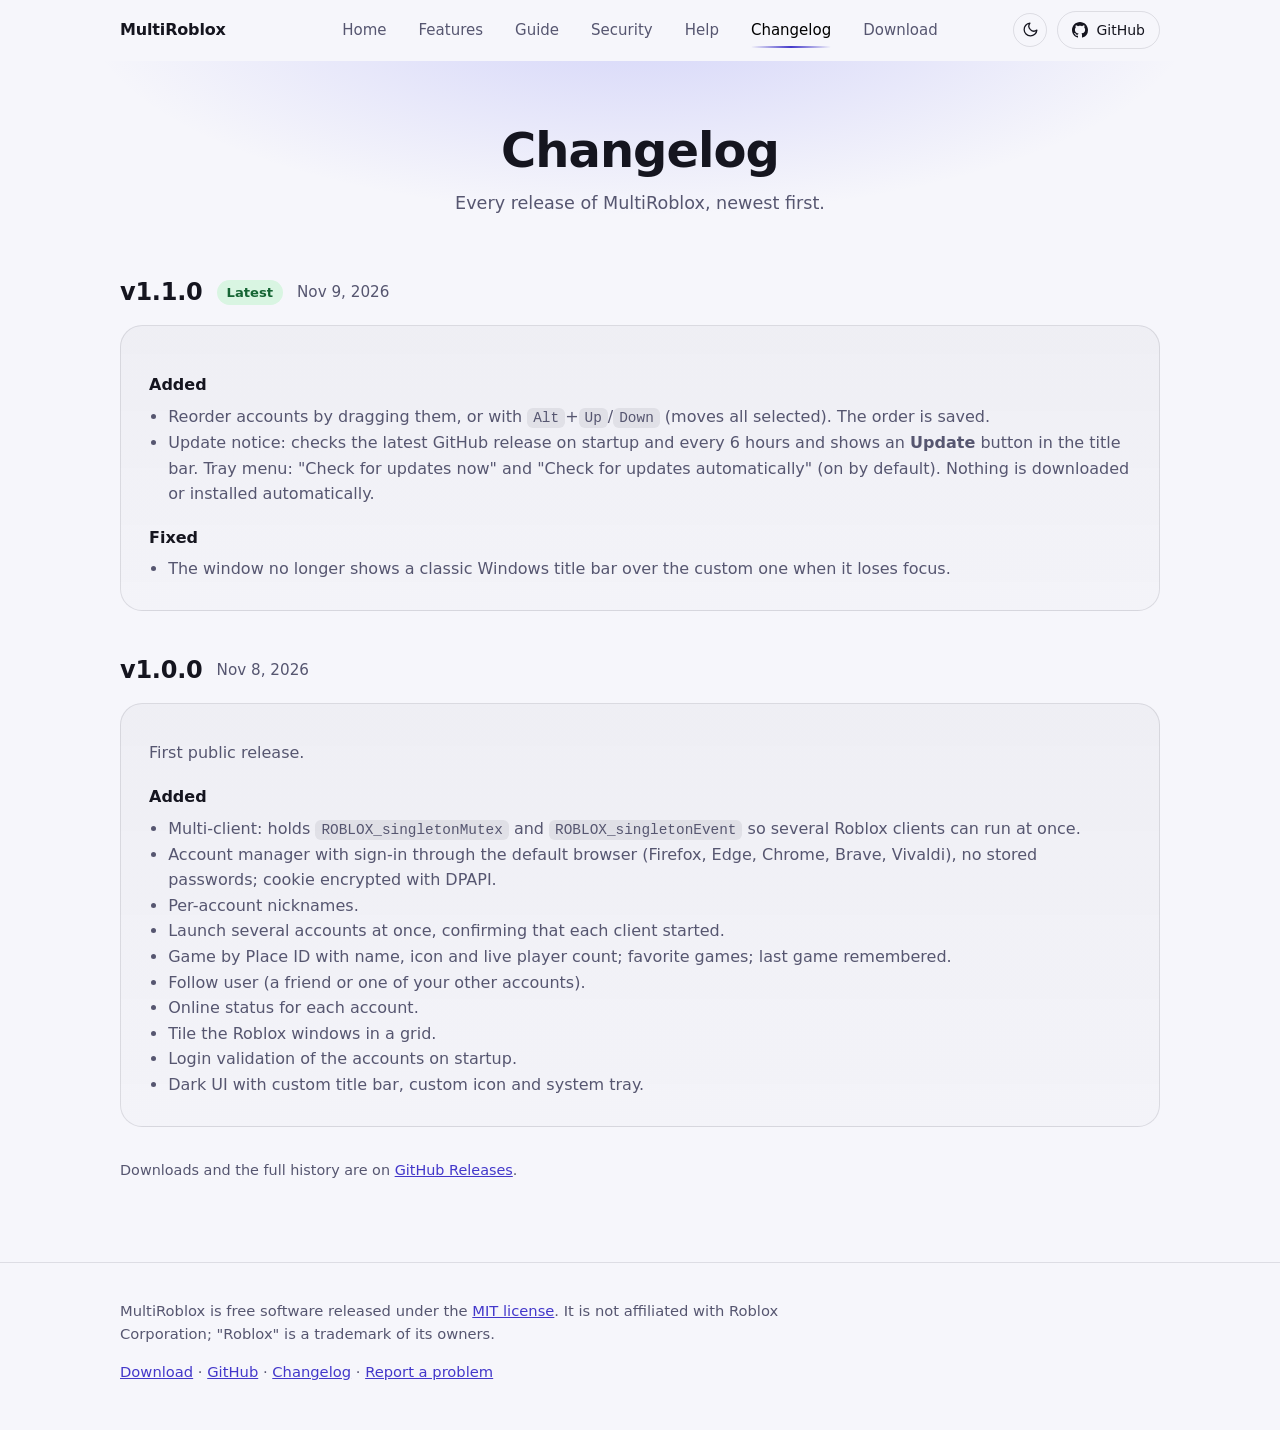
==== docs/changelog.html @ 62d74011 "Add multi-page website with light mode, changelog and 404 - Pages: Home, Features, Guide, Security, " ====
<!doctype html>
<html lang="en">
<head>
<meta charset="utf-8">
<meta name="viewport" content="width=device-width, initial-scale=1">
<title>Changelog - MultiRoblox</title>
<meta name="description" content="Every MultiRoblox release, newest first: what was added, changed and fixed.">
<meta name="theme-color" content="#0b0b10">
<link rel="icon" href="icon.png">
<link rel="canonical" href="https://blnkdev.github.io/MultiRoblox/changelog.html">
<meta property="og:title" content="Changelog">
<meta property="og:image" content="https://blnkdev.github.io/MultiRoblox/og.png">
<meta property="og:image:width" content="1200">
<meta property="og:image:height" content="630">
<meta property="og:image:alt" content="MultiRoblox: multi-client launcher and account manager for Roblox">
<meta name="twitter:card" content="summary_large_image">
<meta name="twitter:image" content="https://blnkdev.github.io/MultiRoblox/og.png">
<link rel="stylesheet" href="style.css">
<script>(function(){var d=document.documentElement;d.classList.add('js');var t=null;try{t=localStorage.getItem('theme')}catch(e){}if(t!=='light'&&t!=='dark')t=window.matchMedia&&matchMedia('(prefers-color-scheme: light)').matches?'light':'dark';d.dataset.theme=t})()</script>
</head>

<body>
<header class="site-nav">
  <div class="nav-in">
    <a class="wordmark" href="index.html">MultiRoblox</a>
    <nav id="navlinks" class="links" aria-label="Main">
      <a href="index.html">Home</a>
      <a href="features.html">Features</a>
      <a href="guide.html">Guide</a>
      <a href="security.html">Security</a>
      <a href="help.html">Help</a>
      <a href="changelog.html" aria-current="page">Changelog</a>
      <a href="download.html">Download</a>
    </nav>
    <div class="nav-right">
      <button class="theme-btn" type="button" aria-label="Switch between light and dark theme" title="Switch theme"><svg class="sun" viewBox="0 0 24 24" aria-hidden="true"><circle cx="12" cy="12" r="4"/><path d="M12 2v2M12 20v2M4.93 4.93l1.41 1.41M17.66 17.66l1.41 1.41M2 12h2M20 12h2M4.93 19.07l1.41-1.41M17.66 6.34l1.41-1.41"/></svg><svg class="moon" viewBox="0 0 24 24" aria-hidden="true"><path d="M21 12.8A9 9 0 1 1 11.2 3a7 7 0 0 0 9.8 9.8Z"/></svg></button>
      <a class="gh" href="https://github.com/blnkDev/MultiRoblox"><svg viewBox="0 0 16 16" aria-hidden="true"><path d="M8 0C3.58 0 0 3.58 0 8c0 3.54 2.29 6.53 5.47 7.59.4.07.55-.17.55-.38 0-.19-.01-.82-.01-1.49-2.01.37-2.53-.49-2.69-.94-.09-.23-.48-.94-.82-1.13-.28-.15-.68-.52-.01-.53.63-.01 1.08.58 1.23.82.72 1.21 1.87.87 2.33.66.07-.52.28-.87.51-1.07-1.78-.2-3.64-.89-3.64-3.95 0-.87.31-1.59.82-2.15-.08-.2-.36-1.02.08-2.12 0 0 .67-.21 2.2.82.64-.18 1.32-.27 2-.27.68 0 1.36.09 2 .27 1.53-1.04 2.2-.82 2.2-.82.44 1.1.16 1.92.08 2.12.51.56.82 1.27.82 2.15 0 3.07-1.87 3.75-3.65 3.95.29.25.54.73.54 1.48 0 1.07-.01 1.93-.01 2.2 0 .21.15.46.55.38A8.013 8.013 0 0016 8c0-4.42-3.58-8-8-8z"/></svg><span class="gh-t">GitHub</span></a>
      <button class="menu-btn" type="button" aria-expanded="false" aria-controls="navlinks">Menu</button>
    </div>
  </div>
</header>

<main>
  <div class="page-head">
    <div class="wrap">
      <h1>Changelog</h1>
      <p>Every release of MultiRoblox, newest first.</p>
    </div>
  </div>

  <div class="page-body">
    <div class="wrap">
      <div data-releases>
    <div class="release">
      <div class="release-head"><h2>v1.1.0</h2><span class="chip on">Latest</span><span class="release-date">Nov 9, 2026</span></div>
      <div class="panel notes">
        <h4>Added</h4>
        <ul>
          <li>Reorder accounts by dragging them, or with <code>Alt</code>+<code>Up</code>/<code>Down</code> (moves all selected). The order is saved.</li>
          <li>Update notice: checks the latest GitHub release on startup and every 6 hours and shows an <strong>Update</strong> button in the title bar. Tray menu: "Check for updates now" and "Check for updates automatically" (on by default). Nothing is downloaded or installed automatically.</li>
        </ul>
        <h4>Fixed</h4>
        <ul>
          <li>The window no longer shows a classic Windows title bar over the custom one when it loses focus.</li>
        </ul>
      </div>
    </div>
    <div class="release">
      <div class="release-head"><h2>v1.0.0</h2><span class="release-date">Nov 8, 2026</span></div>
      <div class="panel notes">
        <p>First public release.</p>
        <h4>Added</h4>
        <ul>
          <li>Multi-client: holds <code>ROBLOX_singletonMutex</code> and <code>ROBLOX_singletonEvent</code> so several Roblox clients can run at once.</li>
          <li>Account manager with sign-in through the default browser (Firefox, Edge, Chrome, Brave, Vivaldi), no stored passwords; cookie encrypted with DPAPI.</li>
          <li>Per-account nicknames.</li>
          <li>Launch several accounts at once, confirming that each client started.</li>
          <li>Game by Place ID with name, icon and live player count; favorite games; last game remembered.</li>
          <li>Follow user (a friend or one of your other accounts).</li>
          <li>Online status for each account.</li>
          <li>Tile the Roblox windows in a grid.</li>
          <li>Login validation of the accounts on startup.</li>
          <li>Dark UI with custom title bar, custom icon and system tray.</li>
        </ul>
      </div>
    </div>
      </div>
      <p class="fine" style="margin-top:32px">Downloads and the full history are on <a href="https://github.com/blnkDev/MultiRoblox/releases">GitHub Releases</a>.</p>
    </div>
  </div>
</main>

<footer>
  <div class="wrap">
    <p>MultiRoblox is free software released under the <a href="https://github.com/blnkDev/MultiRoblox/blob/main/LICENSE">MIT license</a>. It is not affiliated with Roblox Corporation; "Roblox" is a trademark of its owners.</p>
    <p><a href="download.html">Download</a> &middot; <a href="https://github.com/blnkDev/MultiRoblox">GitHub</a> &middot; <a href="changelog.html">Changelog</a> &middot; <a href="https://github.com/blnkDev/MultiRoblox/issues">Report a problem</a></p>
  </div>
</footer>
<script src="site.js" defer></script>
</body>
</html>
---- docs/style.css ----
:root {
  --bg: #0b0b10;
  --bg2: #101017;
  --card: #15151d;
  --line: rgba(255, 255, 255, .08);
  --text: #ececf4;
  --muted: #a0a0b8;
  --accent: #6366f1;
  --accent2: #a5b4fc;
  --btn: #4f46e5;
  --btn-hover: #4338ca;
  --green: #50dc78;
  --warn: #f5a524;
  --strong: #fff;
  --ov: rgba(255, 255, 255, .06);
  --ov2: rgba(255, 255, 255, .07);
  --ov3: rgba(255, 255, 255, .08);
  --line-strong: rgba(255, 255, 255, .22);
  --nav-bg: rgba(11, 11, 16, .8);
  --nav-bg-solid: rgba(11, 11, 16, .97);
  --code-bg: #0e0e15;
  --code-fg: #dcdcf0;
  --shadow-img: rgba(0, 0, 0, .65);
  --glow: rgba(129, 140, 248, .35);
  --glow-nav: rgba(165, 180, 252, .7);
  --panel-a: rgba(255, 255, 255, .035);
  --panel-b: rgba(255, 255, 255, .01);
  --h1-a: #a5b4fc;
  --h1-b: #6366f1;
  --chip-on-bg: rgba(24, 70, 44, .85); --chip-on-fg: var(--green);
  --chip-wait-bg: rgba(80, 56, 20, .85); --chip-wait-fg: #ffaa3c;
  --chip-bad-bg: rgba(120, 30, 30, .6); --chip-bad-fg: #ff8a8a;
  --chip-info-bg: rgba(60, 60, 150, .5); --chip-info-fg: var(--accent2);
  color-scheme: dark;
  --radius: 14px;
}
* { box-sizing: border-box; }
html { scroll-behavior: smooth; }
body {
  margin: 0;
  background: var(--bg);
  color: var(--text);
  font: 16px/1.6 "Segoe UI", system-ui, -apple-system, Roboto, Helvetica, Arial, sans-serif;
  -webkit-font-smoothing: antialiased;
}
a { color: var(--accent2); }
a:hover { color: var(--strong); }
:focus-visible { outline: 2px solid var(--accent2); outline-offset: 3px; border-radius: 6px; }
.wrap { max-width: 1080px; margin: 0 auto; padding: 0 20px; }

/* hero */
.hero {
  position: relative;
  padding: 72px 0 80px;
  background:
    radial-gradient(900px 420px at 15% -10%, rgba(99, 102, 241, .28), transparent 70%),
    radial-gradient(700px 380px at 95% 30%, rgba(129, 140, 248, .14), transparent 70%);
}
.hero .wrap { display: grid; grid-template-columns: 1.1fr .9fr; gap: 48px; align-items: center; }
.eyebrow { color: var(--accent2); font-weight: 600; font-size: 14px; letter-spacing: .08em; text-transform: uppercase; margin: 0 0 14px; }
h1 { font-size: clamp(2.2rem, 5vw, 3.6rem); line-height: 1.08; margin: 0 0 18px; font-weight: 800; letter-spacing: -.02em; }
h1 span { background: linear-gradient(90deg, var(--h1-a), var(--h1-b)); -webkit-background-clip: text; background-clip: text; color: transparent; }
.lead { font-size: 1.15rem; color: var(--muted); max-width: 34em; margin: 0 0 28px; }
.cta { display: flex; flex-wrap: wrap; gap: 12px; margin-bottom: 14px; }
.btn {
  display: inline-block; padding: 13px 24px; border-radius: 10px;
  font-weight: 700; font-size: 1rem; text-decoration: none;
  background: var(--btn); color: #fff; border: 1px solid rgba(255, 255, 255, .12);
  box-shadow: 0 8px 30px -8px rgba(99, 102, 241, .7);
  transition: background .15s, transform .15s;
}
.btn:hover { background: var(--btn-hover); color: #fff; transform: translateY(-1px); }
.btn.ghost { background: transparent; box-shadow: none; border-color: var(--line); color: var(--text); }
.btn.ghost:hover { background: var(--ov); }
.fine { color: var(--muted); font-size: .9rem; margin: 0; }
.shot { justify-self: center; position: relative; }
.shot::before {
  content: ""; position: absolute; inset: -30px; z-index: 0;
  background: radial-gradient(closest-side, rgba(99, 102, 241, .35), transparent);
}
.shot img {
  position: relative; z-index: 1; display: block;
  width: 100%; max-width: 440px; height: auto;
  filter: drop-shadow(0 30px 40px var(--shadow-img));   /* follows the rounded, transparent corners of site-shot.png */
}

/* sections */
section { padding: 72px 0; }
section.alt { background: var(--bg2); border-block: 1px solid var(--line); }
h2 { font-size: clamp(1.6rem, 3.2vw, 2.2rem); margin: 0 0 10px; letter-spacing: -.01em; }
.sub { color: var(--muted); margin: 0 0 36px; max-width: 40em; }
.grid { display: grid; gap: 16px; grid-template-columns: repeat(auto-fit, minmax(250px, 1fr)); }
.card { background: var(--card); border: 1px solid var(--line); border-radius: var(--radius); padding: 22px; }
.card h3 { margin: 12px 0 6px; font-size: 1.05rem; }
.card p { margin: 0; color: var(--muted); font-size: .95rem; }
.ico {
  width: 40px; height: 40px; border-radius: 10px;
  display: grid; place-items: center;
  background: rgba(99, 102, 241, .16); color: var(--accent2);
}
.ico svg { width: 22px; height: 22px; fill: none; stroke: currentColor; stroke-width: 1.8; stroke-linecap: round; stroke-linejoin: round; }
.steps { counter-reset: s; }
.steps .card { position: relative; padding-top: 30px; }
.steps .card::before {
  counter-increment: s; content: counter(s);
  position: absolute; top: -16px; left: 22px;
  width: 34px; height: 34px; border-radius: 50%;
  display: grid; place-items: center;
  background: var(--btn); color: #fff; font-weight: 800;
  box-shadow: 0 6px 18px -4px rgba(99, 102, 241, .8);
}
.steps { margin-top: 28px; }
.two { display: grid; gap: 16px; grid-template-columns: 1fr 1fr; }
.card ul { margin: 10px 0 0; padding-left: 1.1em; color: var(--muted); font-size: .95rem; }
.card li { margin: 6px 0; }
.card li strong { color: var(--text); }
code { background: var(--ov2); padding: 2px 6px; border-radius: 6px; font-size: .9em; }
.notice {
  border: 1px solid rgba(245, 165, 36, .45); background: rgba(245, 165, 36, .07);
  border-radius: var(--radius); padding: 22px 24px;
}
.notice h2 { font-size: 1.3rem; color: var(--warn); }
.notice ul { margin: 10px 0 0; padding-left: 1.2em; color: var(--text); }
.notice li { margin: 8px 0; }
details { background: var(--card); border: 1px solid var(--line); border-radius: var(--radius); margin: 10px 0; }
summary { cursor: pointer; padding: 16px 20px; font-weight: 600; list-style: none; display: flex; justify-content: space-between; align-items: center; gap: 16px; }
summary::-webkit-details-marker { display: none; }
summary::after { content: ""; flex: none; width: 8px; height: 8px; border-right: 2px solid var(--muted); border-bottom: 2px solid var(--muted); transform: rotate(45deg) translate(-2px, -2px); transition: transform .2s ease, border-color .2s ease; }
details[open] summary::after { transform: rotate(-135deg) translate(-2px, -2px); border-color: var(--accent2); }
summary:hover::after { border-color: var(--accent2); }
details[open] summary { border-bottom: 1px solid var(--line); }
details p { margin: 0; padding: 14px 20px 18px; color: var(--muted); }
footer { border-top: 1px solid var(--line); padding: 36px 0 48px; color: var(--muted); font-size: .92rem; }
footer .wrap { display: flex; flex-wrap: wrap; gap: 14px 28px; justify-content: space-between; }
footer p { margin: 0; max-width: 46em; }

/* micro-interactions: skipped for people who asked for reduced motion */
.card { position: relative; }
.card::after {   /* spotlight that follows the pointer */
  content: ""; position: absolute; inset: 0; border-radius: inherit; pointer-events: none; opacity: 0;
  background: radial-gradient(260px circle at var(--mx, 50%) var(--my, 50%), rgba(129, 140, 248, .16), transparent 70%);
}
.reveal { opacity: 0; }
.reveal.in { opacity: 1; animation: rise .6s cubic-bezier(.2, .7, .2, 1) backwards; animation-delay: calc(var(--i, 0) * 70ms); }
@keyframes rise { from { opacity: 0; transform: translateY(18px); } to { opacity: 1; transform: none; } }
@keyframes pop { from { transform: scale(0); } to { transform: scale(1); } }
@keyframes float { 0%, 100% { transform: translateY(0); } 50% { transform: translateY(-8px); } }
@keyframes fade { from { opacity: 0; transform: translateY(-4px); } to { opacity: 1; transform: none; } }
@media (prefers-reduced-motion: no-preference) {
  .hero .wrap > div > * { animation: rise .7s cubic-bezier(.2, .7, .2, 1) backwards; }
  .hero .wrap > div > :nth-child(2) { animation-delay: .08s; }
  .hero .wrap > div > :nth-child(3) { animation-delay: .16s; }
  .hero .wrap > div > :nth-child(4) { animation-delay: .24s; }
  .hero .wrap > div > :nth-child(5) { animation-delay: .32s; }
  .shot { animation: rise .9s .2s cubic-bezier(.2, .7, .2, 1) backwards, float 7s 1.2s ease-in-out infinite; }
  .shot img { transition: transform .25s ease-out; will-change: transform; }

  .btn { position: relative; overflow: hidden; transition: background .15s, transform .15s, box-shadow .2s; }
  .btn:hover { box-shadow: 0 12px 36px -8px rgba(99, 102, 241, .9); }
  .btn:active { transform: translateY(0) scale(.97); }
  .btn:not(.ghost)::after {   /* light sweep on hover */
    content: ""; position: absolute; inset: 0; pointer-events: none;
    background: linear-gradient(105deg, transparent 30%, rgba(255, 255, 255, .28) 50%, transparent 70%);
    transform: translateX(-120%);
  }
  .btn:not(.ghost):hover::after { transform: translateX(120%); transition: transform .7s ease; }

  .card { transition: transform .2s ease, border-color .2s ease; }
  .card:hover { transform: translateY(-4px); border-color: rgba(129, 140, 248, .4); }
  .card:hover::after { opacity: 1; transition: opacity .25s ease; }
  .ico { transition: transform .25s cubic-bezier(.3, 1.6, .5, 1), background .2s ease; }
  .card:hover .ico { transform: scale(1.12) rotate(-5deg); background: rgba(99, 102, 241, .3); }
  .steps .card.in::before { animation: pop .5s .25s cubic-bezier(.3, 1.6, .5, 1) backwards; }
  details { transition: border-color .2s ease; }
  details:hover { border-color: rgba(129, 140, 248, .35); }
  details[open] p { animation: fade .3s ease; }
  summary { transition: color .15s ease; }
  summary:hover { color: var(--strong); }
  footer a { transition: color .15s ease; }
}

@media (max-width: 860px) {
  .hero { padding: 48px 0 56px; }
  .hero .wrap { grid-template-columns: 1fr; gap: 40px; }
  .two { grid-template-columns: 1fr; }
  section { padding: 56px 0; }
}
@media (prefers-reduced-motion: reduce) {
  html { scroll-behavior: auto; }
  .btn { transition: none; }
}

/* ---------- navigation: centered text links, no logo icon ---------- */
.site-nav { position: sticky; top: 0; z-index: 20; border-bottom: 1px solid transparent; transition: background .2s ease, border-color .2s ease; }
.site-nav.scrolled { background: var(--nav-bg); backdrop-filter: blur(10px); border-bottom-color: var(--line); }
.nav-in { max-width: 1080px; margin: 0 auto; padding: 0 20px; height: 60px; display: grid; grid-template-columns: 1fr auto 1fr; align-items: center; }
.wordmark { justify-self: start; font-weight: 700; letter-spacing: -.01em; color: var(--text); text-decoration: none; }
.wordmark:hover { color: var(--strong); }
.links { display: flex; gap: 4px; }
.links a { position: relative; padding: 8px 14px; border-radius: 8px; color: var(--muted); text-decoration: none; font-size: 15px; white-space: nowrap; transition: color .15s ease; }
.links a:hover { color: var(--strong); }
.links a[aria-current="page"] { color: var(--strong); text-shadow: 0 0 18px var(--glow-nav); }
.links a[aria-current="page"]::after { content: ""; position: absolute; left: 14px; right: 14px; bottom: 2px; height: 2px; border-radius: 2px; background: linear-gradient(90deg, transparent, var(--accent2), transparent); }
.nav-right { justify-self: end; display: flex; align-items: center; gap: 10px; }
.gh { display: inline-flex; align-items: center; gap: 8px; padding: 7px 14px; border: 1px solid var(--line); border-radius: 999px; color: var(--text); text-decoration: none; font-size: 14px; transition: background .15s ease, border-color .15s ease; }
.gh:hover { background: var(--ov); border-color: var(--line-strong); color: var(--strong); }
.gh svg { width: 16px; height: 16px; fill: currentColor; }
.menu-btn { display: none; padding: 7px 14px; border: 1px solid var(--line); border-radius: 999px; background: transparent; color: var(--text); font: inherit; font-size: 14px; cursor: pointer; }
.menu-btn:hover { background: var(--ov); }

/* ---------- inner pages ---------- */
.page-head { text-align: center; padding: 64px 0 28px; background: radial-gradient(800px 300px at 50% -30%, rgba(99, 102, 241, .24), transparent 70%); }
.page-head h1 { font-size: clamp(2rem, 4.6vw, 3rem); margin: 0 0 12px; text-shadow: 0 0 40px var(--glow); }
.page-head p { color: var(--muted); max-width: 40em; margin: 0 auto; font-size: 1.1rem; }
.page-body { padding: 28px 0 80px; }
.page-body h2 { margin: 48px 0 10px; font-size: 1.5rem; }
.page-body h2:first-child { margin-top: 0; }
.panel { background: linear-gradient(180deg, var(--panel-a), var(--panel-b)); border: 1px solid var(--line); border-radius: 22px; padding: 28px; }
.stack > * + * { margin-top: 18px; }
.tablewrap { overflow-x: auto; border: 1px solid var(--line); border-radius: var(--radius); background: var(--card); }
table { width: 100%; border-collapse: collapse; font-size: .95rem; }
th, td { text-align: left; padding: 12px 16px; border-bottom: 1px solid var(--line); vertical-align: top; }
tr:last-child td { border-bottom: 0; }
th { color: var(--muted); font-weight: 600; white-space: nowrap; }
td:first-child { white-space: nowrap; }
pre.code { background: var(--code-bg); border: 1px solid var(--line); border-radius: 10px; padding: 14px 16px; overflow-x: auto; margin: 12px 0 0; font: 13.5px/1.55 Consolas, "Cascadia Mono", monospace; color: var(--code-fg); }
.chip { display: inline-block; padding: 2px 10px; border-radius: 999px; font-size: .82rem; font-weight: 700; background: var(--ov3); }
.chip.on { background: var(--chip-on-bg); color: var(--chip-on-fg); }
.chip.wait { background: var(--chip-wait-bg); color: var(--chip-wait-fg); }
.chip.bad { background: var(--chip-bad-bg); color: var(--chip-bad-fg); }
.chip.info { background: var(--chip-info-bg); color: var(--chip-info-fg); }
ol.guide { list-style: none; padding: 0; margin: 0; counter-reset: g; }
ol.guide > li { counter-increment: g; position: relative; padding: 0 0 28px 60px; }
ol.guide > li::before { content: counter(g); position: absolute; left: 0; top: 0; width: 38px; height: 38px; border-radius: 50%; display: grid; place-items: center; background: var(--btn); color: #fff; font-weight: 800; box-shadow: 0 6px 18px -4px rgba(99, 102, 241, .8); }
ol.guide > li::after { content: ""; position: absolute; left: 18px; top: 46px; bottom: 6px; width: 2px; background: var(--line); }
ol.guide > li:last-child { padding-bottom: 0; }
ol.guide > li:last-child::after { display: none; }
ol.guide h3 { margin: 6px 0 6px; font-size: 1.15rem; }
ol.guide p { margin: 0; color: var(--muted); }
.more { display: inline-block; margin-top: 24px; font-weight: 600; text-decoration: none; }
.more::after { content: " \2192"; display: inline-block; transition: transform .15s ease; }
.more:hover::after { transform: translateX(4px); }
.cta-band { text-align: center; padding: 56px 24px; border-radius: 22px; border: 1px solid var(--line); background: radial-gradient(600px 220px at 50% 0%, rgba(99, 102, 241, .26), transparent 70%), var(--card); }
.cta-band h2 { margin: 0 0 8px; }
.cta-band p { color: var(--muted); margin: 0 0 22px; }
.notes h4 { margin: 18px 0 6px; font-size: 1rem; }
.notes ul { margin: 0; padding-left: 1.2em; color: var(--muted); }
.notes p { color: var(--muted); margin: 8px 0; }
.dlbox { display: grid; grid-template-columns: 1.2fr 1fr; gap: 28px; align-items: center; }
.dlbox .btn { font-size: 1.1rem; padding: 15px 30px; }
.dlbox ul { margin: 0; padding-left: 1.1em; color: var(--muted); }
.dlbox li { margin: 6px 0; }

@media (max-width: 760px) {
  .nav-in { display: flex; flex-wrap: wrap; height: auto; min-height: 60px; align-items: center; }
  .wordmark { flex: 1; padding: 14px 0; }
  .links { order: 3; width: 100%; justify-content: center; flex-wrap: wrap; padding-bottom: 10px; }   /* no-JS fallback: the links wrap under the bar */
  .js .nav-in { flex-wrap: nowrap; height: 60px; }
  .js .links { display: none; position: absolute; left: 0; right: 0; top: 60px; flex-direction: column; gap: 0; width: auto; padding: 8px 20px 16px; background: var(--nav-bg-solid); backdrop-filter: blur(12px); border-bottom: 1px solid var(--line); }
  .js .links.open { display: flex; }
  .js .links a { padding: 13px 8px; }
  .js .links a[aria-current="page"]::after { left: 8px; right: auto; width: 28px; }
  .js .menu-btn { display: inline-flex; }
  .dlbox { grid-template-columns: 1fr; }
  .page-head { padding: 44px 0 20px; }
}
@media (prefers-reduced-motion: no-preference) {
  .gh svg { transition: transform .2s ease; }
  .gh:hover svg { transform: rotate(-8deg) scale(1.1); }
}

/* ---------- download page ---------- */
.verline { margin: 0 0 16px; color: var(--muted); font-size: .95rem; }
.verline .chip { margin-right: 8px; }
.checks { list-style: none; padding: 0; margin: 12px 0 0; }
.checks li { position: relative; padding: 6px 0 6px 30px; color: var(--text); }
.checks li::before { content: ""; position: absolute; left: 3px; top: 12px; width: 13px; height: 7px; border-left: 2px solid var(--green); border-bottom: 2px solid var(--green); transform: rotate(-45deg); }
details .dbody { padding: 14px 20px 18px; color: var(--muted); }

/* ---------- theme toggle ---------- */
.theme-btn { display: inline-flex; align-items: center; justify-content: center; width: 34px; height: 34px; padding: 0; border: 1px solid var(--line); border-radius: 999px; background: transparent; color: var(--text); cursor: pointer; }
.theme-btn:hover { background: var(--ov); border-color: var(--line-strong); }
.theme-btn svg { width: 17px; height: 17px; fill: none; stroke: currentColor; stroke-width: 1.8; stroke-linecap: round; stroke-linejoin: round; }
.theme-btn .moon { display: none; }
:root[data-theme="light"] .theme-btn .sun { display: none; }
:root[data-theme="light"] .theme-btn .moon { display: inline; }
@media (prefers-reduced-motion: no-preference) {
  .theme-btn svg { transition: transform .35s ease; }
  .theme-btn:hover svg { transform: rotate(40deg); }
}
@media (max-width: 460px) {
  .gh-t { display: none; }
  .gh { padding: 8px 10px; }
}

/* ---------- light theme ---------- */
:root[data-theme="light"] {
  color-scheme: light;
  --bg: #f6f6fb; --bg2: #eceef8; --card: #ffffff;
  --line: rgba(20, 20, 40, .11);
  --text: #15151f; --muted: #565670;
  --accent: #4f46e5; --accent2: #4338ca;
  --btn: #4f46e5; --btn-hover: #4338ca;
  --green: #15803d; --warn: #b45309;
  --strong: #000;
  --ov: rgba(20, 20, 40, .06); --ov2: rgba(20, 20, 40, .07); --ov3: rgba(20, 20, 40, .07);
  --line-strong: rgba(20, 20, 40, .28);
  --nav-bg: rgba(246, 246, 251, .85); --nav-bg-solid: rgba(246, 246, 251, .98);
  --code-bg: #eef0fa; --code-fg: #22223a;
  --shadow-img: rgba(40, 40, 90, .35);
  --glow: transparent; --glow-nav: transparent;
  --panel-a: rgba(20, 20, 40, .03); --panel-b: rgba(20, 20, 40, .01);
  --h1-a: #6366f1; --h1-b: #4338ca;
  --chip-on-bg: #d9f5e2; --chip-on-fg: #166534;
  --chip-wait-bg: #fdebc8; --chip-wait-fg: #92400e;
  --chip-bad-bg: #fde2e2; --chip-bad-fg: #b91c1c;
  --chip-info-bg: #e0e2fb; --chip-info-fg: #3730a3;
}

/* ---------- changelog and 404 ---------- */
.release + .release { margin-top: 40px; }
.release-head { display: flex; flex-wrap: wrap; align-items: center; gap: 10px 14px; }
.release-head h2 { margin: 0 !important; font-size: 1.5rem; }
.release-date { color: var(--muted); font-size: .95rem; }
.release-link { margin-left: auto; font-size: .92rem; }
.release .panel { margin-top: 14px; }
.err404 { text-align: center; padding: 90px 0 110px; }
.err404 .big { margin: 0; font-size: clamp(5rem, 18vw, 9rem); font-weight: 800; line-height: 1; background: linear-gradient(90deg, var(--h1-a), var(--h1-b)); -webkit-background-clip: text; background-clip: text; color: transparent; }
.err404 h1 { font-size: clamp(1.5rem, 3vw, 2rem); margin: 8px 0 10px; }
.err404 p { color: var(--muted); max-width: 32em; margin: 0 auto; }
.err404 .quick { display: flex; flex-wrap: wrap; justify-content: center; gap: 10px; margin-top: 28px; }
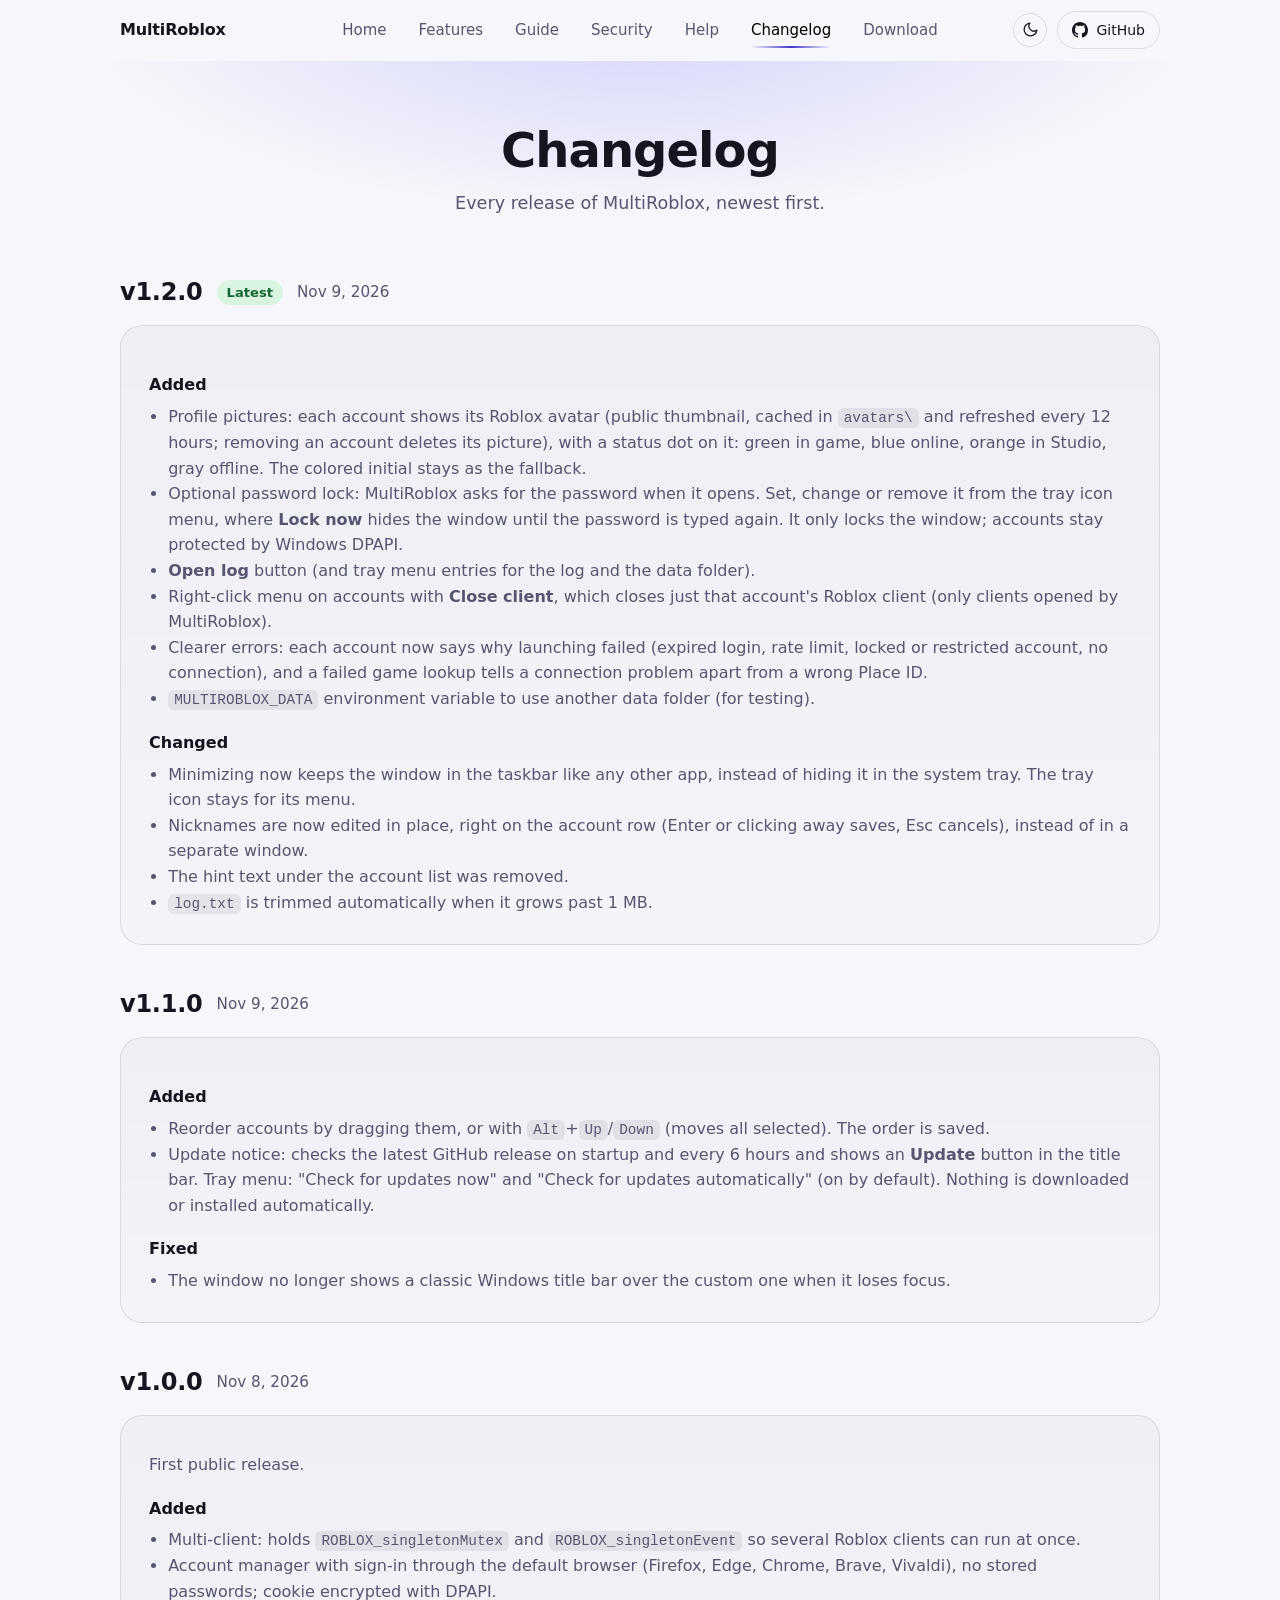
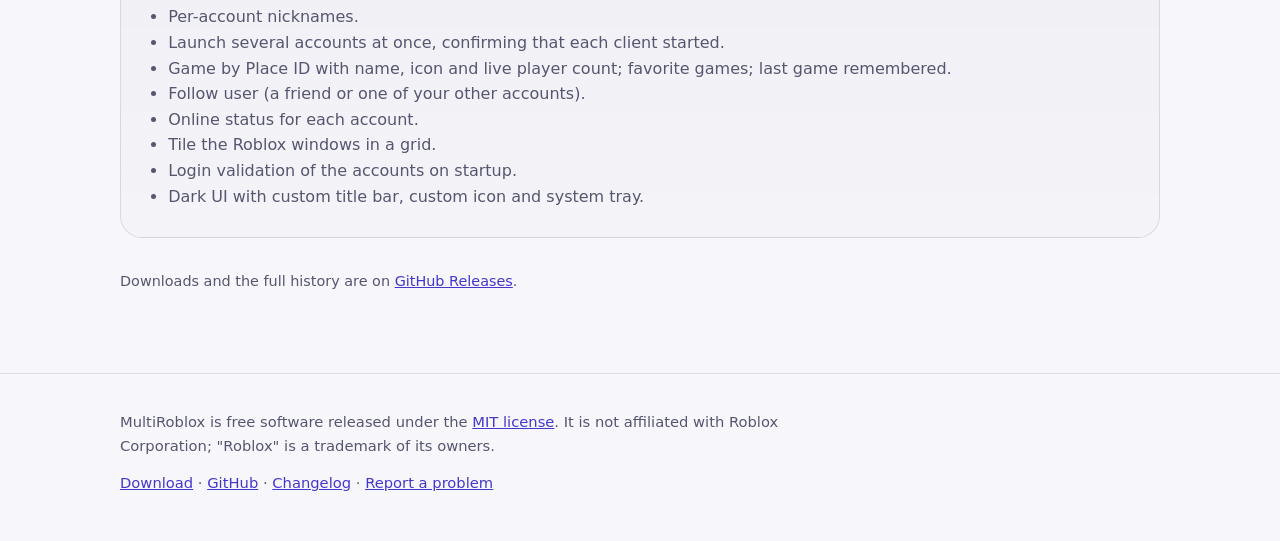
==== commit 37af30e4: "Release v1.2.0 App - Profile pictures: each account shows its Roblox avatar (public   thumbnails, ca" ====
--- a/docs/changelog.html
+++ b/docs/changelog.html
@@ -52,7 +52,27 @@
     <div class="wrap">
       <div data-releases>
     <div class="release">
-      <div class="release-head"><h2>v1.1.0</h2><span class="chip on">Latest</span><span class="release-date">Nov 9, 2026</span></div>
+      <div class="release-head"><h2>v1.2.0</h2><span class="chip on">Latest</span><span class="release-date">Nov 9, 2026</span></div>
+      <div class="panel notes">
+        <h4>Added</h4>
+        <ul>
+          <li>Profile pictures: each account shows its Roblox avatar (public thumbnail, cached in <code>avatars\</code> and refreshed every 12 hours; removing an account deletes its picture), with a status dot on it: green in game, blue online, orange in Studio, gray offline. The colored initial stays as the fallback.</li>
+          <li>Optional password lock: MultiRoblox asks for the password when it opens. Set, change or remove it from the tray icon menu, where <strong>Lock now</strong> hides the window until the password is typed again. It only locks the window; accounts stay protected by Windows DPAPI.</li>
+          <li><strong>Open log</strong> button (and tray menu entries for the log and the data folder).</li>
+          <li>Right-click menu on accounts with <strong>Close client</strong>, which closes just that account's Roblox client (only clients opened by MultiRoblox).</li>
+          <li>Clearer errors: each account now says why launching failed (expired login, rate limit, locked or restricted account, no connection), and a failed game lookup tells a connection problem apart from a wrong Place ID.</li>
+          <li><code>MULTIROBLOX_DATA</code> environment variable to use another data folder (for testing).</li>
+        </ul>
+        <h4>Changed</h4>
+        <ul>
+          <li>Minimizing now keeps the window in the taskbar like any other app, instead of hiding it in the system tray. The tray icon stays for its menu.</li>
+          <li>Nicknames are now edited in place, right on the account row (Enter or clicking away saves, Esc cancels), instead of in a separate window.</li>
+          <li>The hint text under the account list was removed.</li>
+          <li><code>log.txt</code> is trimmed automatically when it grows past 1 MB.</li>
+        </ul>
+      </div>
+    </div>    <div class="release">
+      <div class="release-head"><h2>v1.1.0</h2><span class="release-date">Nov 9, 2026</span></div>
       <div class="panel notes">
         <h4>Added</h4>
         <ul>
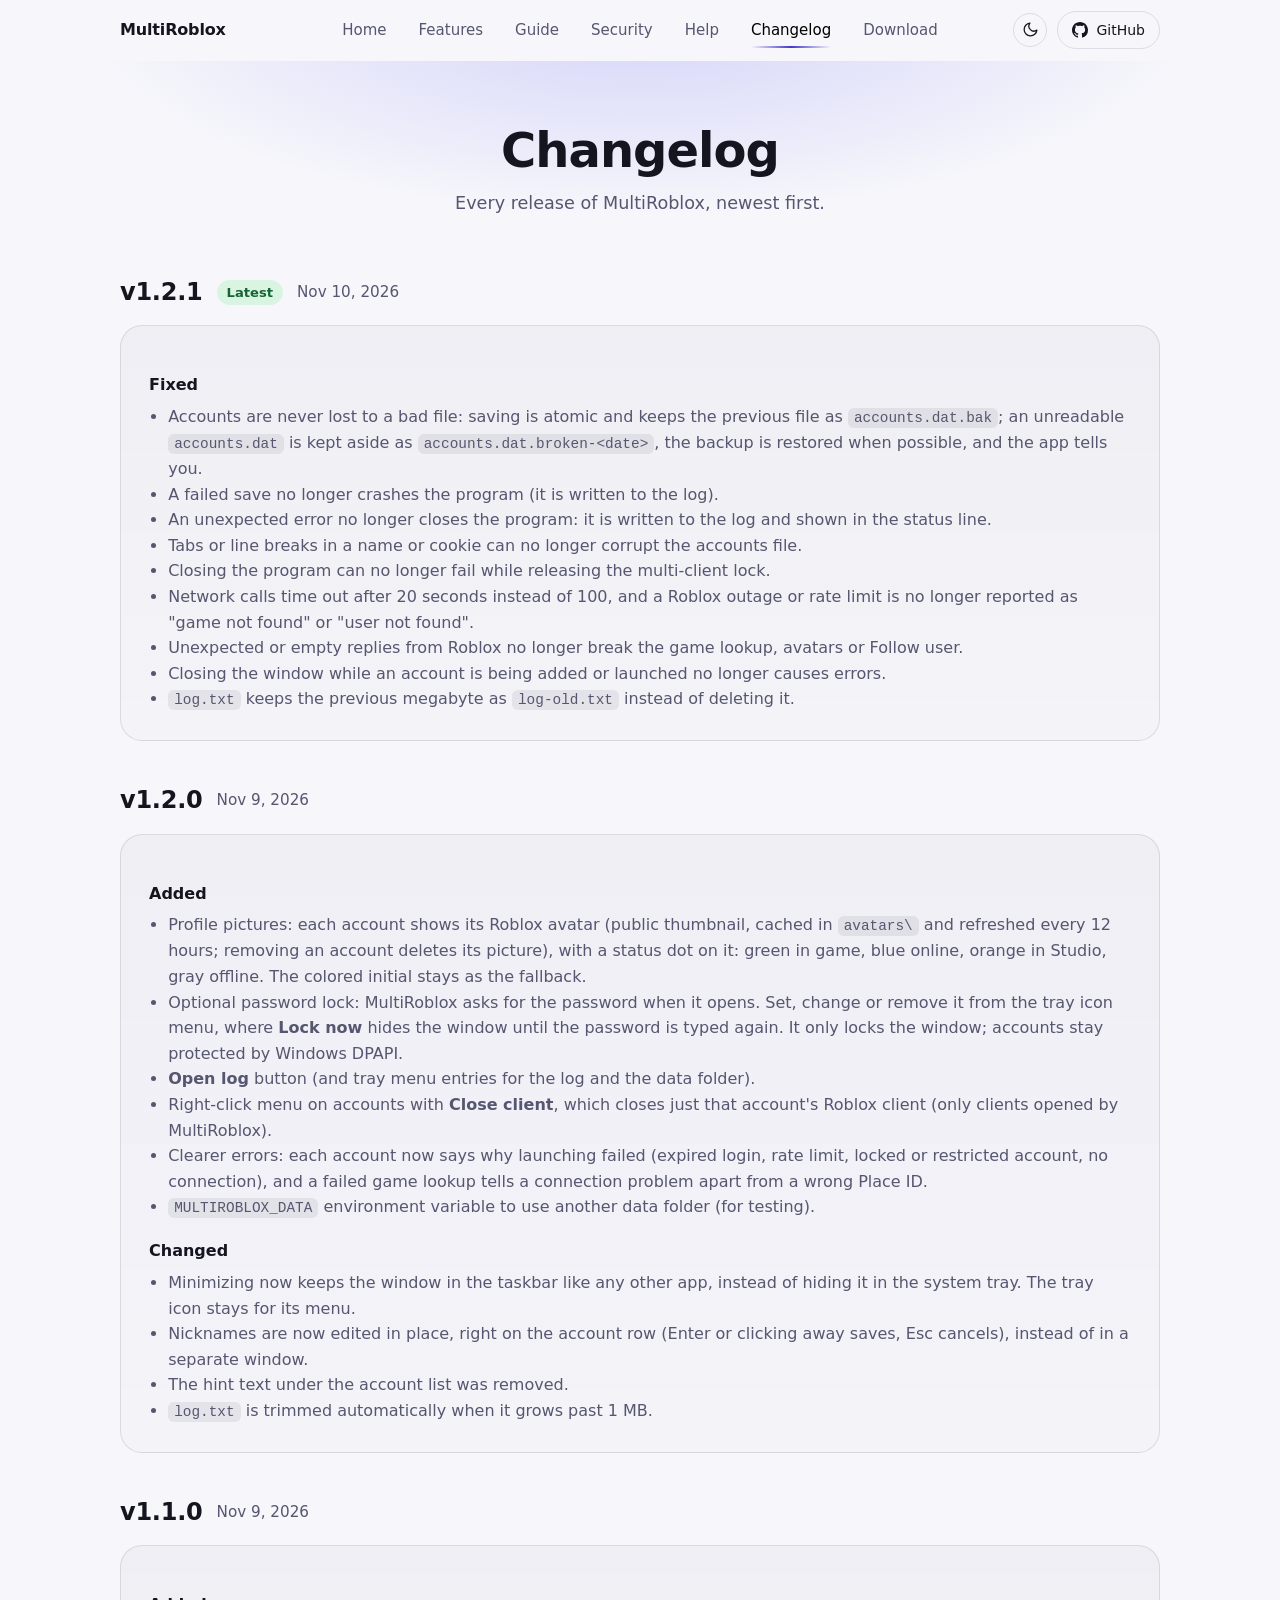
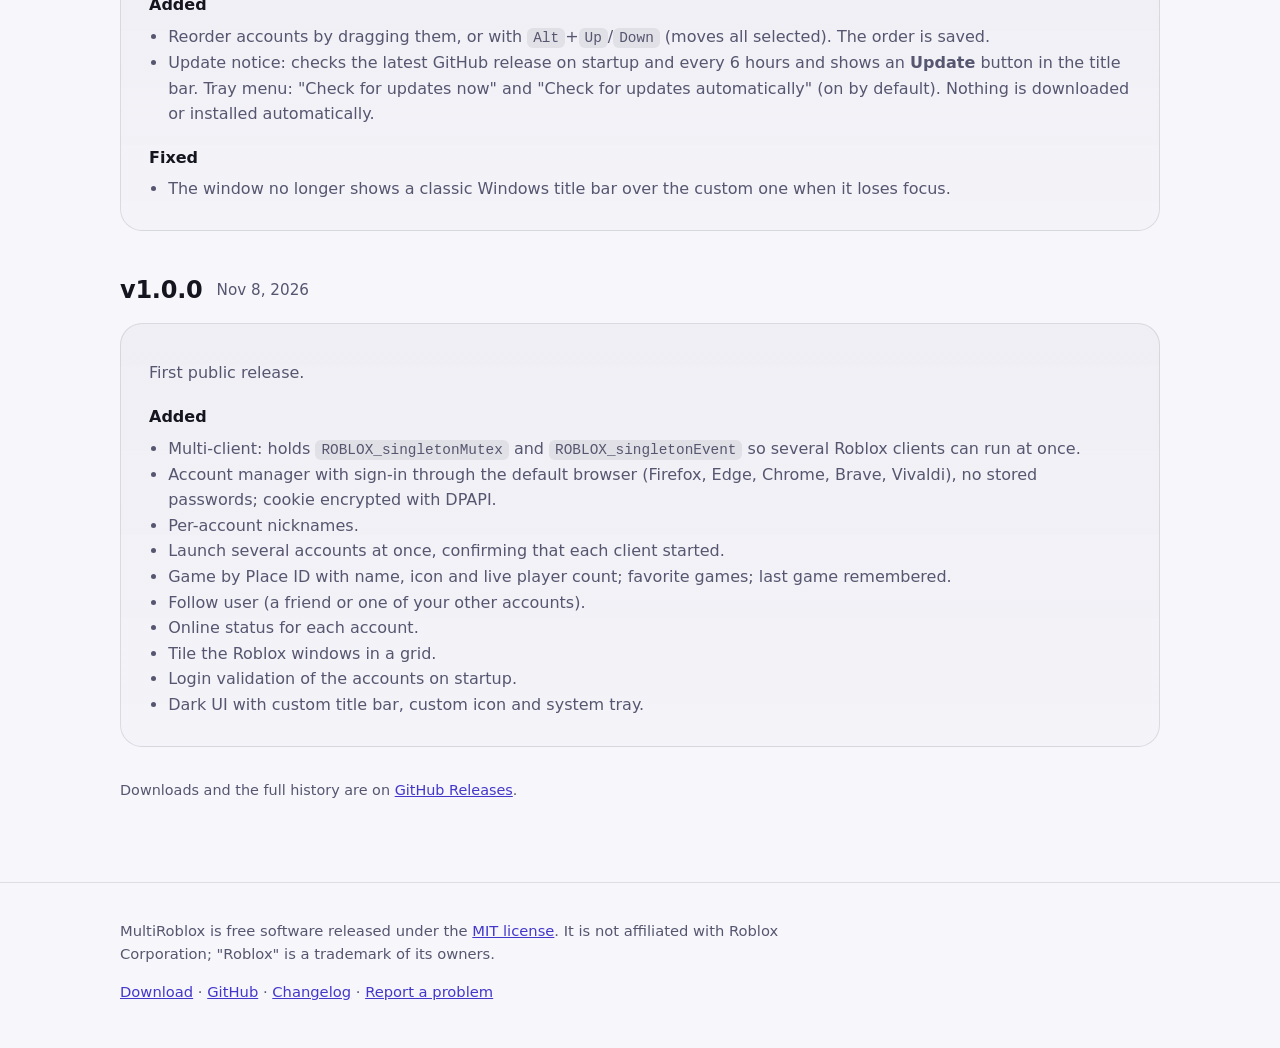
==== commit a165e87c: "Release v1.2.1 - Bump version to 1.2.1 - Date the 1.2.1 changelog section and add its link - Add v1." ====
--- a/docs/changelog.html
+++ b/docs/changelog.html
@@ -52,7 +52,24 @@
     <div class="wrap">
       <div data-releases>
     <div class="release">
-      <div class="release-head"><h2>v1.2.0</h2><span class="chip on">Latest</span><span class="release-date">Nov 9, 2026</span></div>
+      <div class="release-head"><h2>v1.2.1</h2><span class="chip on">Latest</span><span class="release-date">Nov 10, 2026</span></div>
+      <div class="panel notes">
+        <h4>Fixed</h4>
+        <ul>
+          <li>Accounts are never lost to a bad file: saving is atomic and keeps the previous file as <code>accounts.dat.bak</code>; an unreadable <code>accounts.dat</code> is kept aside as <code>accounts.dat.broken-&lt;date&gt;</code>, the backup is restored when possible, and the app tells you.</li>
+          <li>A failed save no longer crashes the program (it is written to the log).</li>
+          <li>An unexpected error no longer closes the program: it is written to the log and shown in the status line.</li>
+          <li>Tabs or line breaks in a name or cookie can no longer corrupt the accounts file.</li>
+          <li>Closing the program can no longer fail while releasing the multi-client lock.</li>
+          <li>Network calls time out after 20 seconds instead of 100, and a Roblox outage or rate limit is no longer reported as "game not found" or "user not found".</li>
+          <li>Unexpected or empty replies from Roblox no longer break the game lookup, avatars or Follow user.</li>
+          <li>Closing the window while an account is being added or launched no longer causes errors.</li>
+          <li><code>log.txt</code> keeps the previous megabyte as <code>log-old.txt</code> instead of deleting it.</li>
+        </ul>
+      </div>
+    </div>
+    <div class="release">
+      <div class="release-head"><h2>v1.2.0</h2><span class="release-date">Nov 9, 2026</span></div>
       <div class="panel notes">
         <h4>Added</h4>
         <ul>
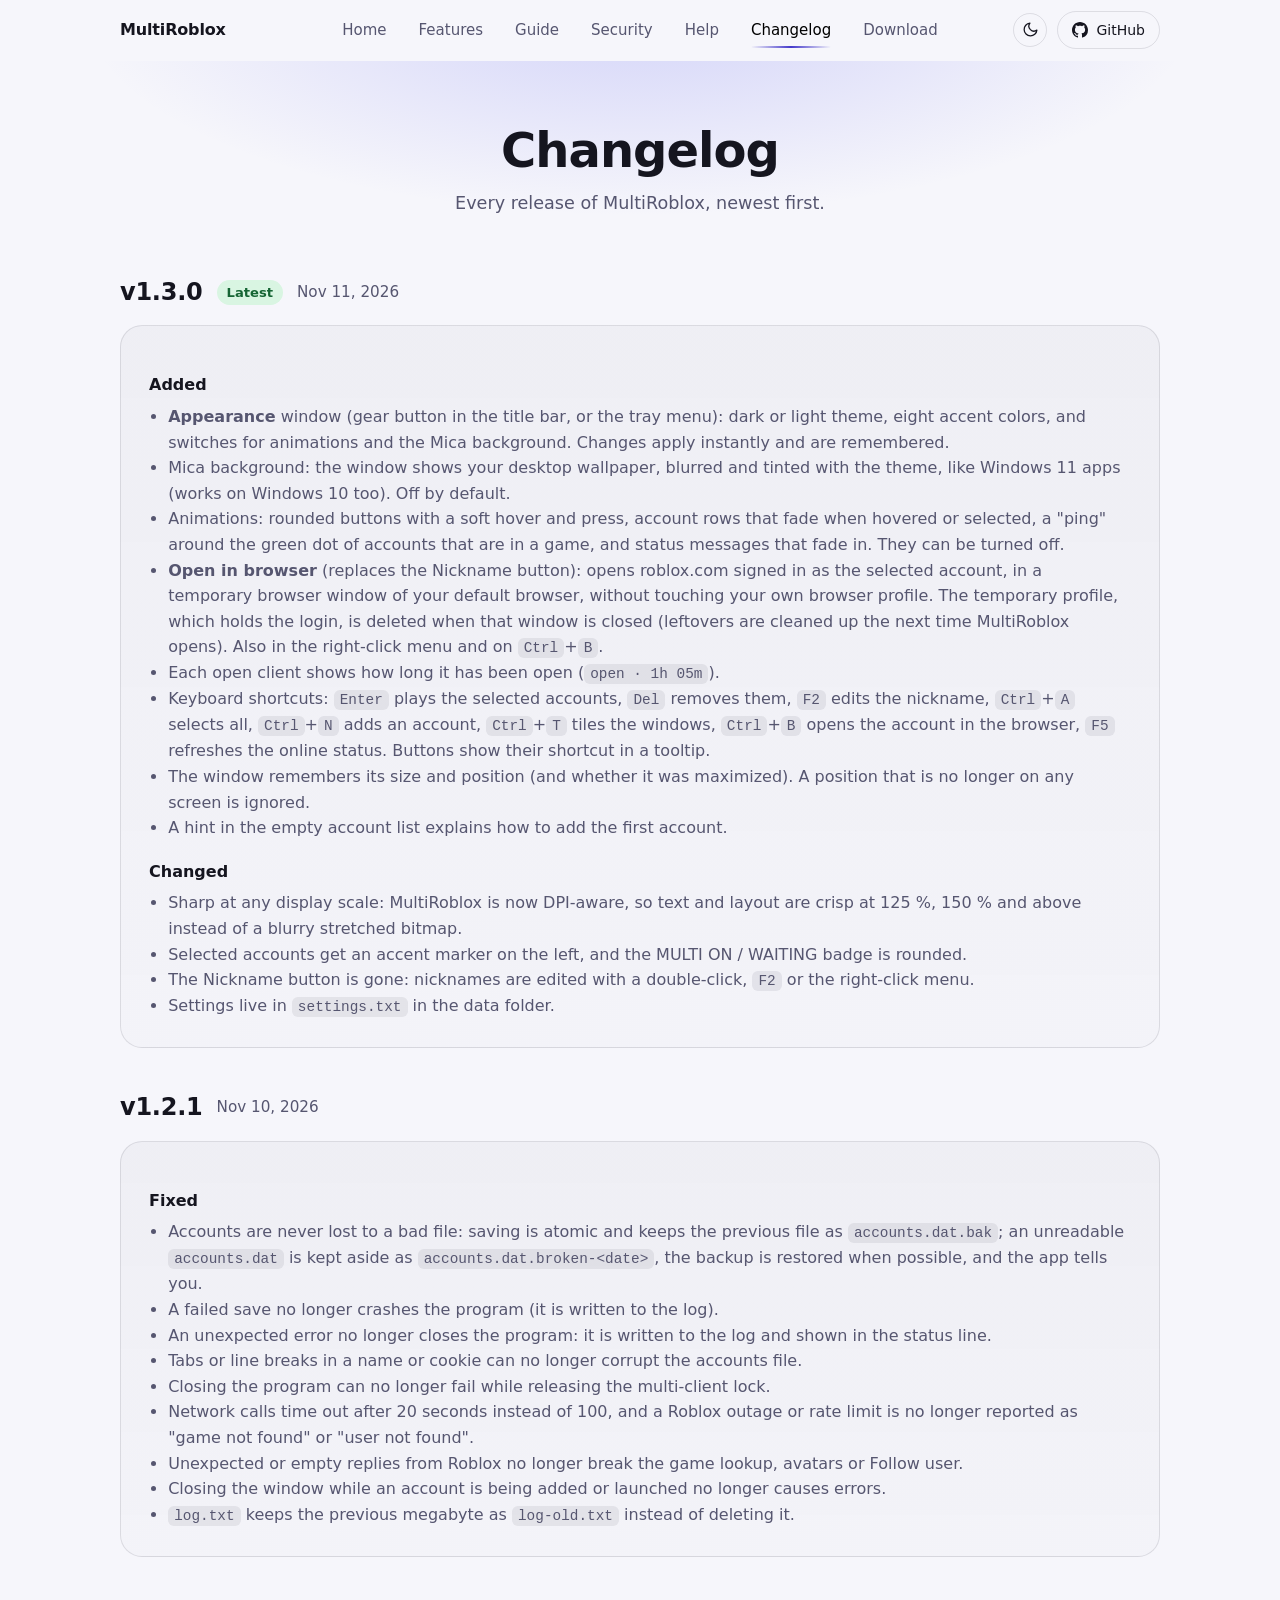
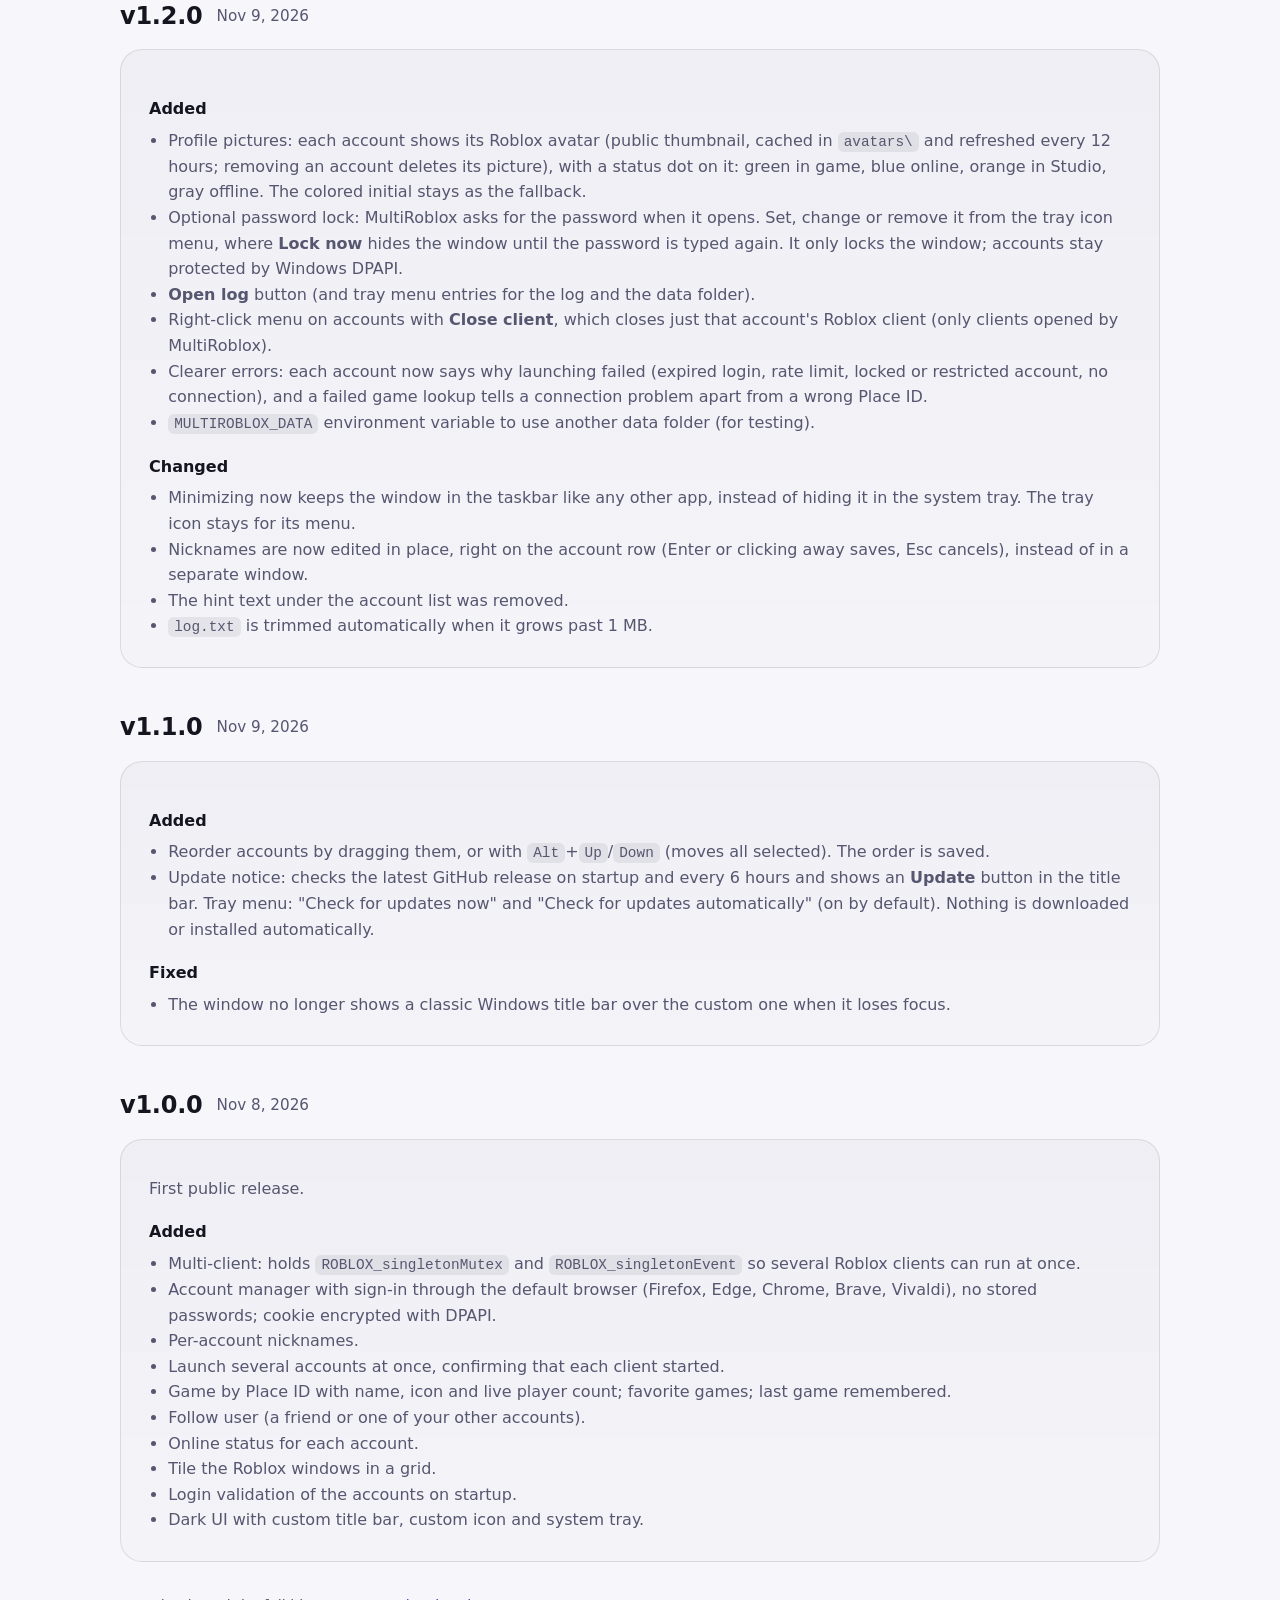
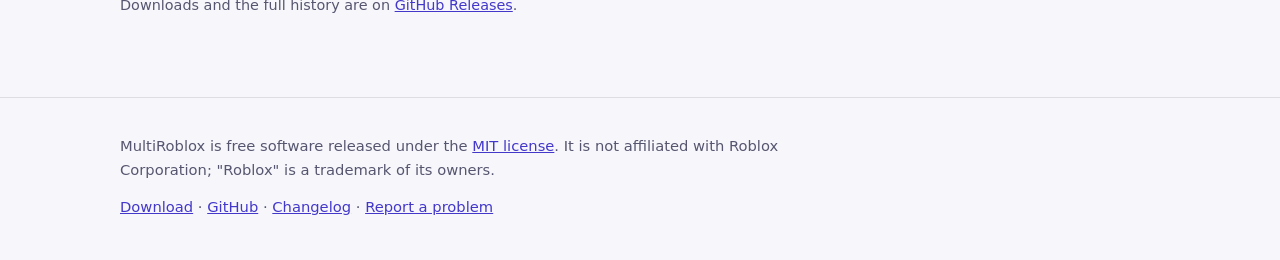
==== commit 2b5775d9: "Release v1.3.0: appearance, open in browser, DPI and shortcuts - Open in browser (replaces the Nickn" ====
--- a/docs/changelog.html
+++ b/docs/changelog.html
@@ -52,7 +52,30 @@
     <div class="wrap">
       <div data-releases>
     <div class="release">
-      <div class="release-head"><h2>v1.2.1</h2><span class="chip on">Latest</span><span class="release-date">Nov 10, 2026</span></div>
+      <div class="release-head"><h2>v1.3.0</h2><span class="chip on">Latest</span><span class="release-date">Nov 11, 2026</span></div>
+      <div class="panel notes">
+        <h4>Added</h4>
+        <ul>
+          <li><strong>Appearance</strong> window (gear button in the title bar, or the tray menu): dark or light theme, eight accent colors, and switches for animations and the Mica background. Changes apply instantly and are remembered.</li>
+          <li>Mica background: the window shows your desktop wallpaper, blurred and tinted with the theme, like Windows 11 apps (works on Windows 10 too). Off by default.</li>
+          <li>Animations: rounded buttons with a soft hover and press, account rows that fade when hovered or selected, a "ping" around the green dot of accounts that are in a game, and status messages that fade in. They can be turned off.</li>
+          <li><strong>Open in browser</strong> (replaces the Nickname button): opens roblox.com signed in as the selected account, in a temporary browser window of your default browser, without touching your own browser profile. The temporary profile, which holds the login, is deleted when that window is closed (leftovers are cleaned up the next time MultiRoblox opens). Also in the right-click menu and on <code>Ctrl</code>+<code>B</code>.</li>
+          <li>Each open client shows how long it has been open (<code>open &middot; 1h 05m</code>).</li>
+          <li>Keyboard shortcuts: <code>Enter</code> plays the selected accounts, <code>Del</code> removes them, <code>F2</code> edits the nickname, <code>Ctrl</code>+<code>A</code> selects all, <code>Ctrl</code>+<code>N</code> adds an account, <code>Ctrl</code>+<code>T</code> tiles the windows, <code>Ctrl</code>+<code>B</code> opens the account in the browser, <code>F5</code> refreshes the online status. Buttons show their shortcut in a tooltip.</li>
+          <li>The window remembers its size and position (and whether it was maximized). A position that is no longer on any screen is ignored.</li>
+          <li>A hint in the empty account list explains how to add the first account.</li>
+        </ul>
+        <h4>Changed</h4>
+        <ul>
+          <li>Sharp at any display scale: MultiRoblox is now DPI-aware, so text and layout are crisp at 125 %, 150 % and above instead of a blurry stretched bitmap.</li>
+          <li>Selected accounts get an accent marker on the left, and the MULTI ON / WAITING badge is rounded.</li>
+          <li>The Nickname button is gone: nicknames are edited with a double-click, <code>F2</code> or the right-click menu.</li>
+          <li>Settings live in <code>settings.txt</code> in the data folder.</li>
+        </ul>
+      </div>
+    </div>
+    <div class="release">
+      <div class="release-head"><h2>v1.2.1</h2><span class="release-date">Nov 10, 2026</span></div>
       <div class="panel notes">
         <h4>Fixed</h4>
         <ul>
